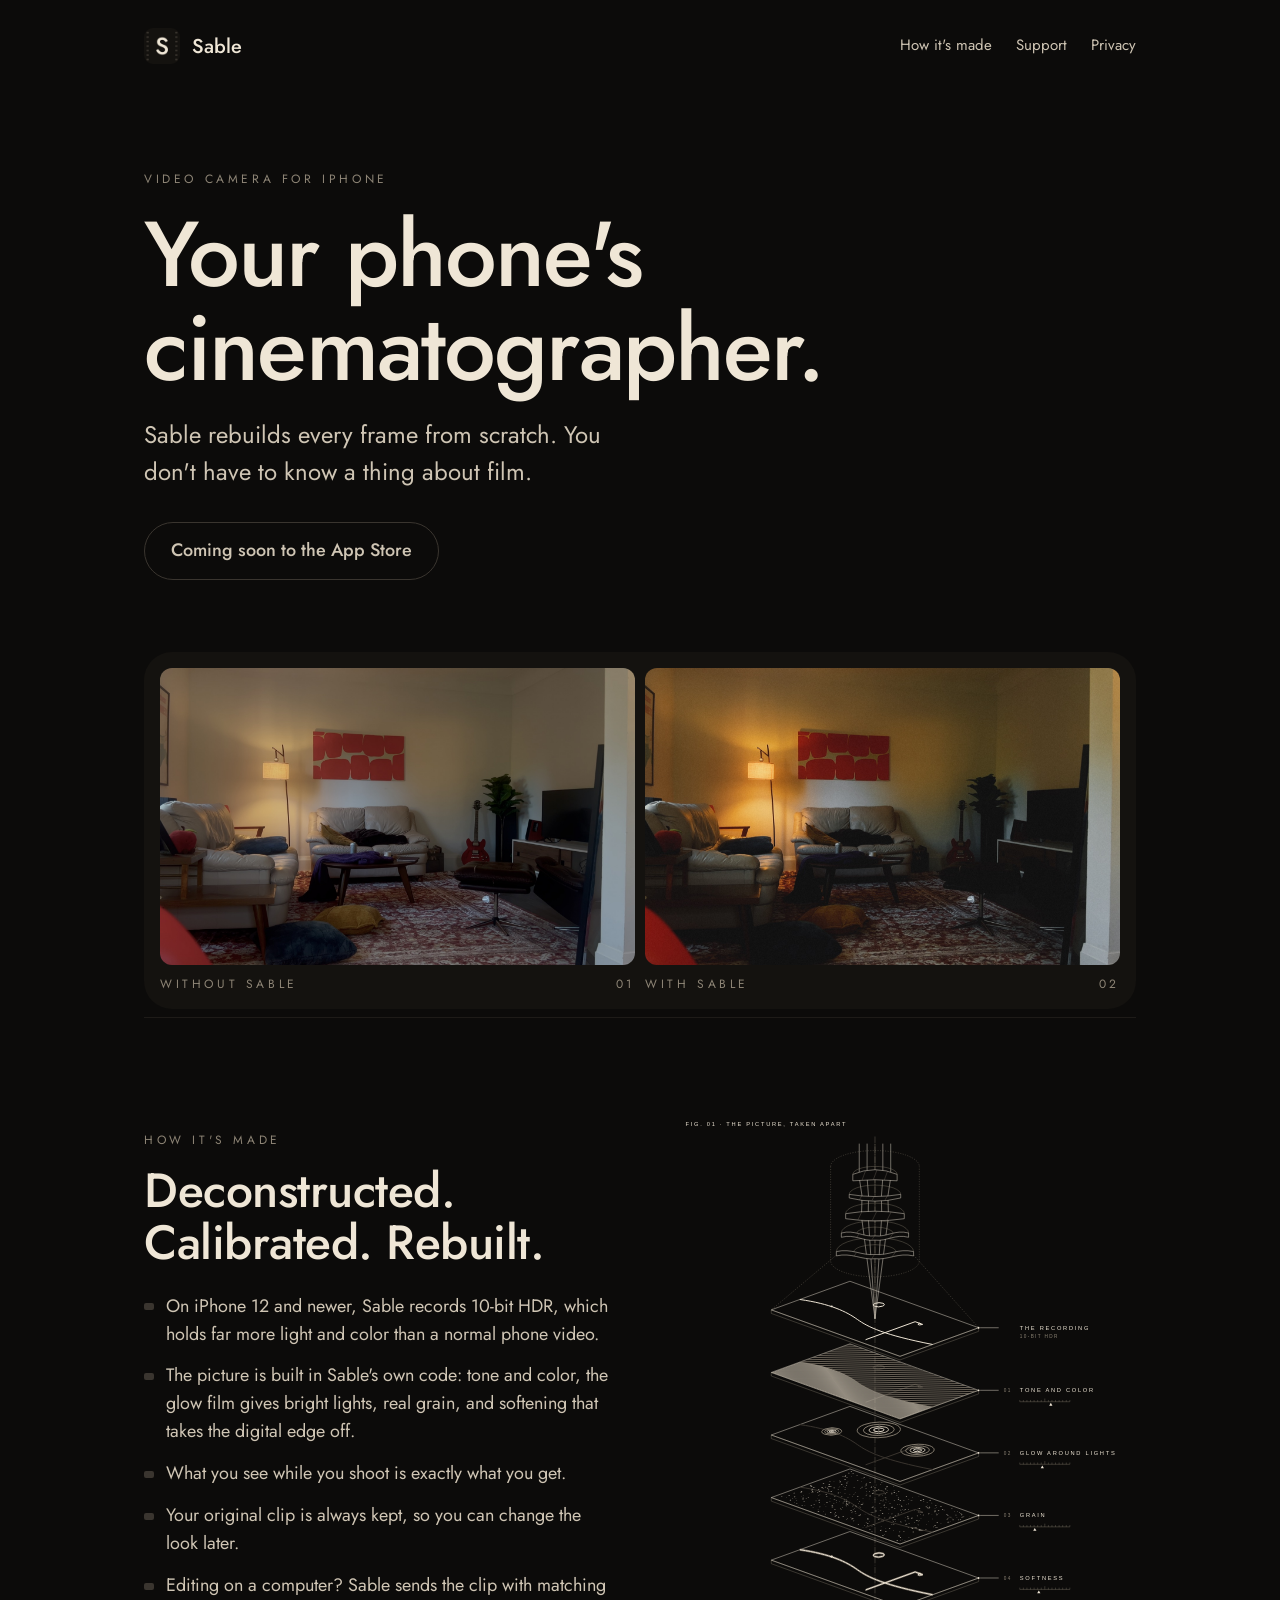
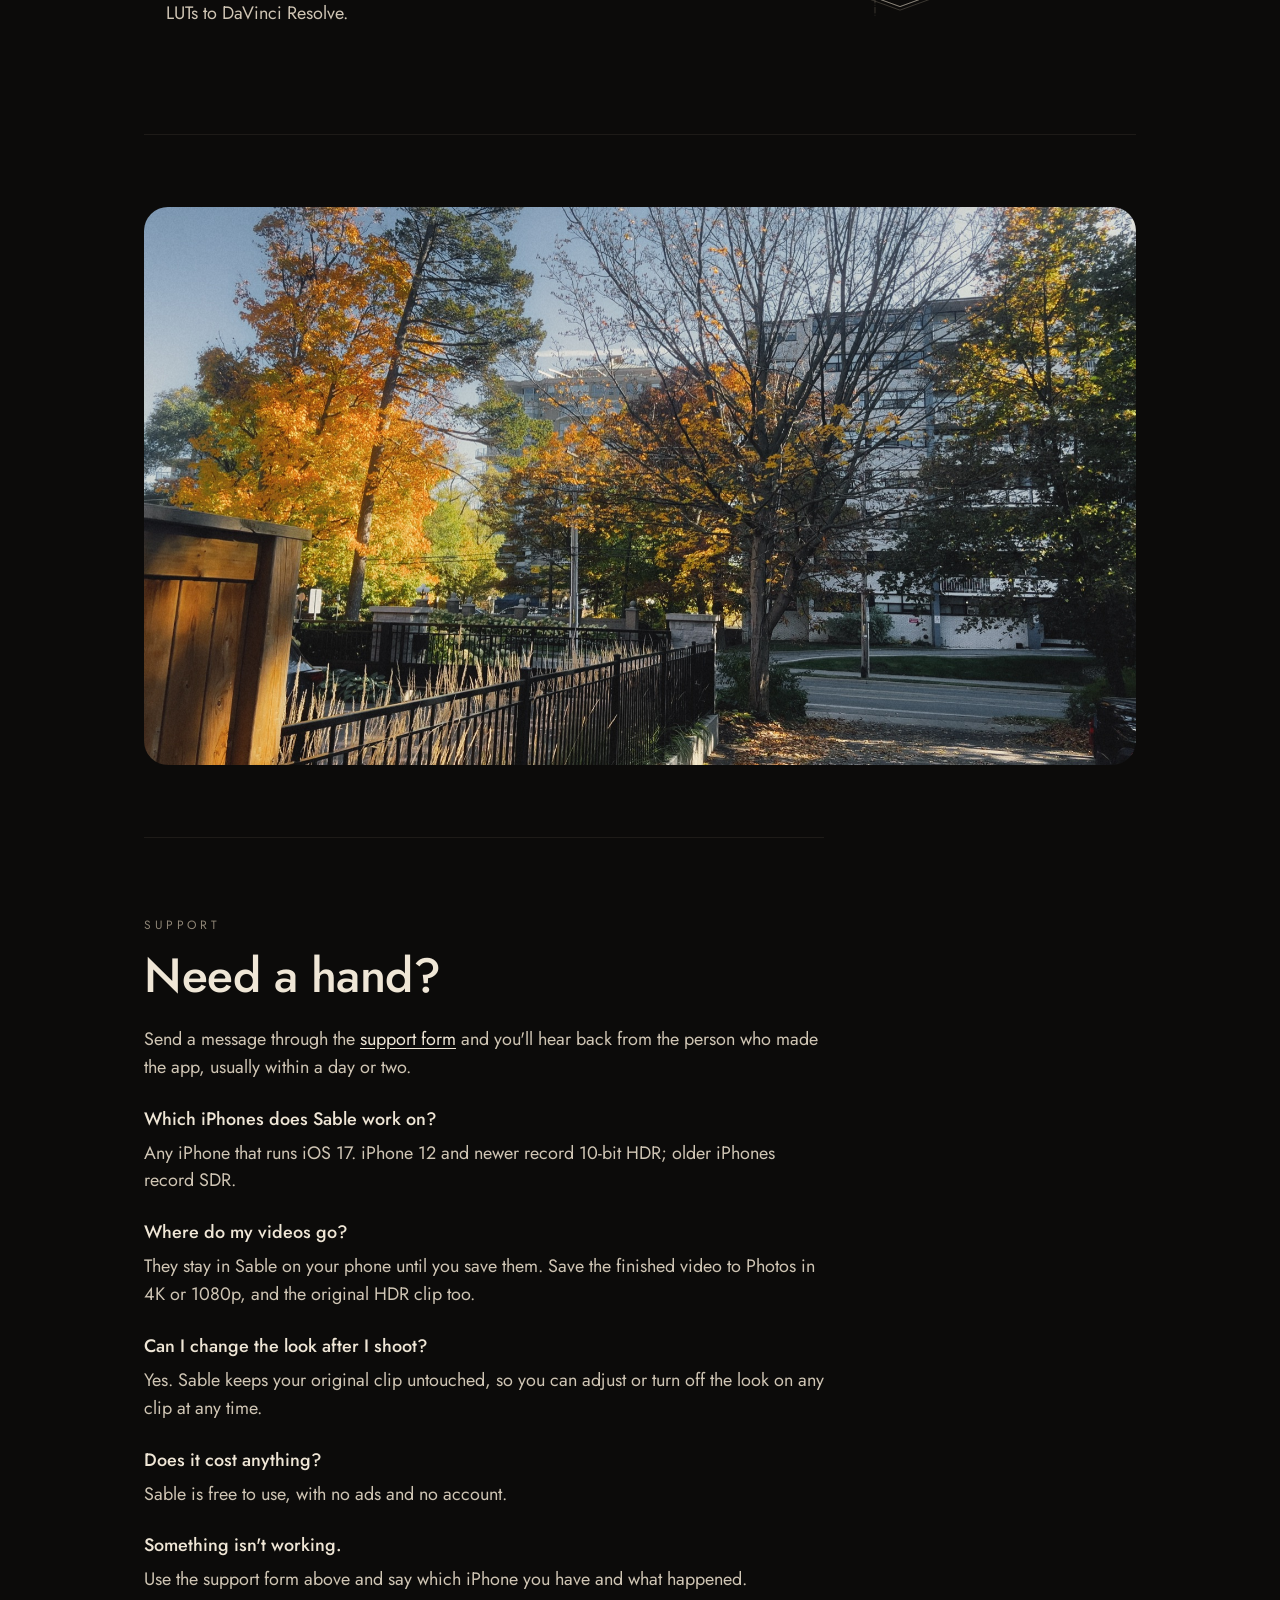
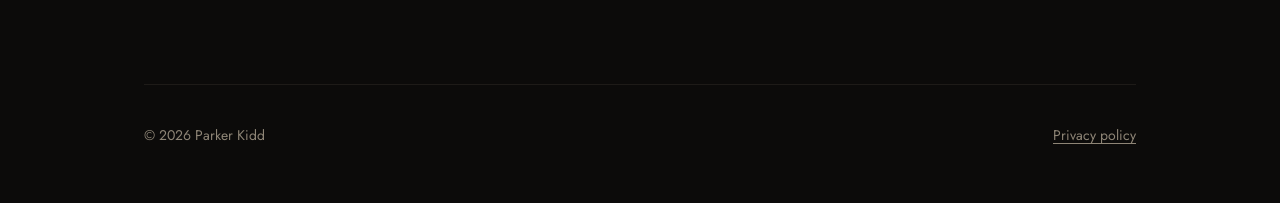
==== index.html @ 84740e08 "Sable website: home, support and privacy policy Co-Authored-By: Claude Opus 5.5 <noreply@anthropic.c" ====
<!doctype html>
<html lang="en">
<head>
<meta charset="utf-8">
<meta name="viewport" content="width=device-width, initial-scale=1">
<title>Sable: Film Camera</title>
<meta name="description" content="Sable is a free iPhone video camera that rebuilds every frame from scratch, so your videos look like a movie.">
<link rel="icon" href="assets/icon.png">
<link rel="apple-touch-icon" href="assets/icon.png">
<link rel="preconnect" href="https://fonts.googleapis.com">
<link href="https://fonts.googleapis.com/css2?family=Jost:wght@400;500&display=swap" rel="stylesheet">
<link rel="stylesheet" href="style.css">
</head>
<body>
<div class="wrap">
  <header class="top">
    <a class="brand" href="./"><img src="assets/icon.png" alt="">Sable</a>
    <nav><a class="wide-only" href="#how">How it's made</a><a href="#support">Support</a><a href="privacy.html">Privacy</a></nav>
  </header>

  <div class="hero">
    <span class="label">Video camera for iPhone</span>
    <h1>Your phone's<br>cinematographer.</h1>
    <p>Sable rebuilds every frame from scratch. You don't have to know a thing about film.</p>
    <!-- APP_STORE_URL: once the app is released, replace the span below with
         <a class="store" href="https://apps.apple.com/app/idAPP_ID">Free on the App Store</a>
         (APP_ID is the Apple ID number in App Store Connect → App Information). -->
    <span class="store soon">Coming soon to the App Store</span>
  </div>

  <div class="ba">
    <figure><img src="assets/134129_plain.jpg" alt="A living room at night, filmed on iPhone without Sable"><figcaption><span class="label">Without Sable</span><span class="label">01</span></figcaption></figure>
    <figure><img src="assets/134129_look.jpg" alt="The same living room clip with Sable"><figcaption><span class="label">With Sable</span><span class="label">02</span></figcaption></figure>
  </div>

  <section id="how">
    <div class="craft">
      <div>
        <span class="label">How it's made</span>
        <h2>Deconstructed.<br>Calibrated. Rebuilt.</h2>
        <ul>
          <li>On iPhone 12 and newer, Sable records 10-bit HDR, which holds far more light and color than a normal phone video.</li>
          <li>The picture is built in Sable's own code: tone and color, the glow film gives bright lights, real grain, and softening that takes the digital edge off.</li>
          <li>What you see while you shoot is exactly what you get.</li>
          <li>Your original clip is always kept, so you can change the look later.</li>
          <li>Editing on a computer? Sable sends the clip with matching LUTs to DaVinci Resolve.</li>
        </ul>
      </div>
      <img src="assets/drawing.svg" alt="Line drawing: light passing through an iPhone lens, then the picture taken apart into layers for tone and color, glow, grain and softness">
    </div>
  </section>

  <section class="full">
    <img src="assets/141241_look.jpg" alt="Autumn trees on a street, filmed with Sable">
  </section>

  <section id="support" class="prose">
    <span class="label">Support</span>
    <h2>Need a hand?</h2>
    <!-- Support form: Google Form "Sable support" on Parker's personal Google account (link also in privacy.html) -->
    <p>Send a message through the <a href="https://docs.google.com/forms/d/e/1FAIpQLSeOOg8_yMogpqB74xgTyspV2iFHmPJdsQP5lNRLYMpPfBSTYw/viewform">support form</a> and you'll hear back from the person who made the app, usually within a day or two.</p>
    <dl class="faq">
      <dt>Which iPhones does Sable work on?</dt>
      <dd>Any iPhone that runs iOS 17. iPhone 12 and newer record 10-bit HDR; older iPhones record SDR.</dd>
      <dt>Where do my videos go?</dt>
      <dd>They stay in Sable on your phone until you save them. Save the finished video to Photos in 4K or 1080p, and the original HDR clip too.</dd>
      <dt>Can I change the look after I shoot?</dt>
      <dd>Yes. Sable keeps your original clip untouched, so you can adjust or turn off the look on any clip at any time.</dd>
      <dt>Does it cost anything?</dt>
      <dd>Sable is free to use, with no ads and no account.</dd>
      <dt>Something isn't working.</dt>
      <dd>Use the support form above and say which iPhone you have and what happened.</dd>
    </dl>
  </section>

  <footer>
    <span>© 2026 Parker Kidd</span>
    <span><a href="privacy.html">Privacy policy</a></span>
  </footer>
</div>
</body>
</html>
---- style.css ----
:root {
  --black: #0C0B0A;
  --cream: #EFE6D6;
  --cream-soft: #CFC5B4;
  --muted: #8E8576;
  --rail: #3A352F;
  --paper: #EEE8DC;
  --ink: #17130F;
}
* { box-sizing: border-box; }
html, body { margin: 0; }
body {
  background: var(--black);
  color: var(--cream);
  font-family: Jost, -apple-system, system-ui, sans-serif;
  font-size: 18px;
  line-height: 1.55;
  -webkit-font-smoothing: antialiased;
}
a { color: var(--cream); text-underline-offset: 3px; }
a:hover { color: var(--cream-soft); }
.wrap { max-width: 1040px; margin: 0 auto; padding: 0 24px; }
.label { font-size: 12px; letter-spacing: .3em; text-transform: uppercase; color: var(--muted); }
header.top { display: flex; align-items: center; justify-content: space-between; flex-wrap: wrap; gap: 12px; padding: 28px 0; }
header.top .brand { display: flex; align-items: center; gap: 12px; text-decoration: none; font-weight: 500; font-size: 20px; }
header.top .brand img { width: 36px; height: 36px; border-radius: 9px; }
header.top nav { display: flex; gap: 24px; font-size: 15px; }
header.top nav a { color: var(--cream-soft); text-decoration: none; }
.rails { display: flex; justify-content: space-between; gap: 6px; }
.rails span { width: 14px; height: 10px; border-radius: 2px; background: var(--rail); flex-shrink: 0; }
.hero { padding: 72px 0 48px; }
.hero h1 { font-weight: 500; font-size: clamp(44px, 8vw, 92px); line-height: 1.02; letter-spacing: -0.02em; margin: 16px 0 20px; }
.hero p { font-size: clamp(19px, 2.4vw, 24px); color: var(--cream-soft); max-width: 34ch; margin: 0 0 32px; }
.store { display: inline-block; padding: 14px 26px; border: 1px solid var(--cream); border-radius: 999px; text-decoration: none; font-weight: 500; }
.store.soon { border-color: var(--rail); color: var(--cream-soft); }
.ba { display: grid; grid-template-columns: 1fr 1fr; gap: 10px; padding: 16px; background: #14120F; border-radius: 28px; margin: 24px 0 8px; }
.ba figure, .craft > * { min-width: 0; }
.ba figure { margin: 0; display: flex; flex-direction: column; gap: 10px; }
.ba img { width: 100%; aspect-ratio: 16 / 10; object-fit: cover; border-radius: 12px; display: block; }
.ba figcaption { display: flex; justify-content: space-between; }
section { padding: 72px 0; border-top: 1px solid #1E1B18; }
section h2 { font-weight: 500; font-size: clamp(30px, 4.5vw, 48px); line-height: 1.08; letter-spacing: -0.01em; margin: 12px 0 24px; }
.craft { display: grid; grid-template-columns: 1fr 1fr; gap: 48px; align-items: center; }
.craft img { width: 100%; display: block; }
.craft ul { list-style: none; padding: 0; margin: 0; display: flex; flex-direction: column; gap: 14px; color: var(--cream-soft); }
.craft li { padding-left: 22px; position: relative; }
.craft li::before { content: ""; position: absolute; left: 0; top: .6em; width: 10px; height: 7px; border-radius: 2px; background: var(--rail); }
.full img { width: 100%; border-radius: 24px; display: block; }
.prose { max-width: 680px; color: var(--cream-soft); }
.prose h2 { color: var(--cream); }
.prose h3 { color: var(--cream); font-weight: 500; font-size: 22px; margin: 36px 0 8px; }
.faq dt { color: var(--cream); font-weight: 500; margin-top: 24px; }
.faq dd { margin: 6px 0 0; }
footer { padding: 40px 0 56px; border-top: 1px solid #1E1B18; display: flex; justify-content: space-between; flex-wrap: wrap; gap: 12px; color: var(--muted); font-size: 14px; }
footer a { color: var(--muted); }
@media (max-width: 720px) {
  .craft { grid-template-columns: 1fr; }
  .ba { grid-template-columns: 1fr; }
  header.top nav { gap: 16px; font-size: 14px; }
  header.top nav .wide-only { display: none; }
  section { padding: 56px 0; }
}
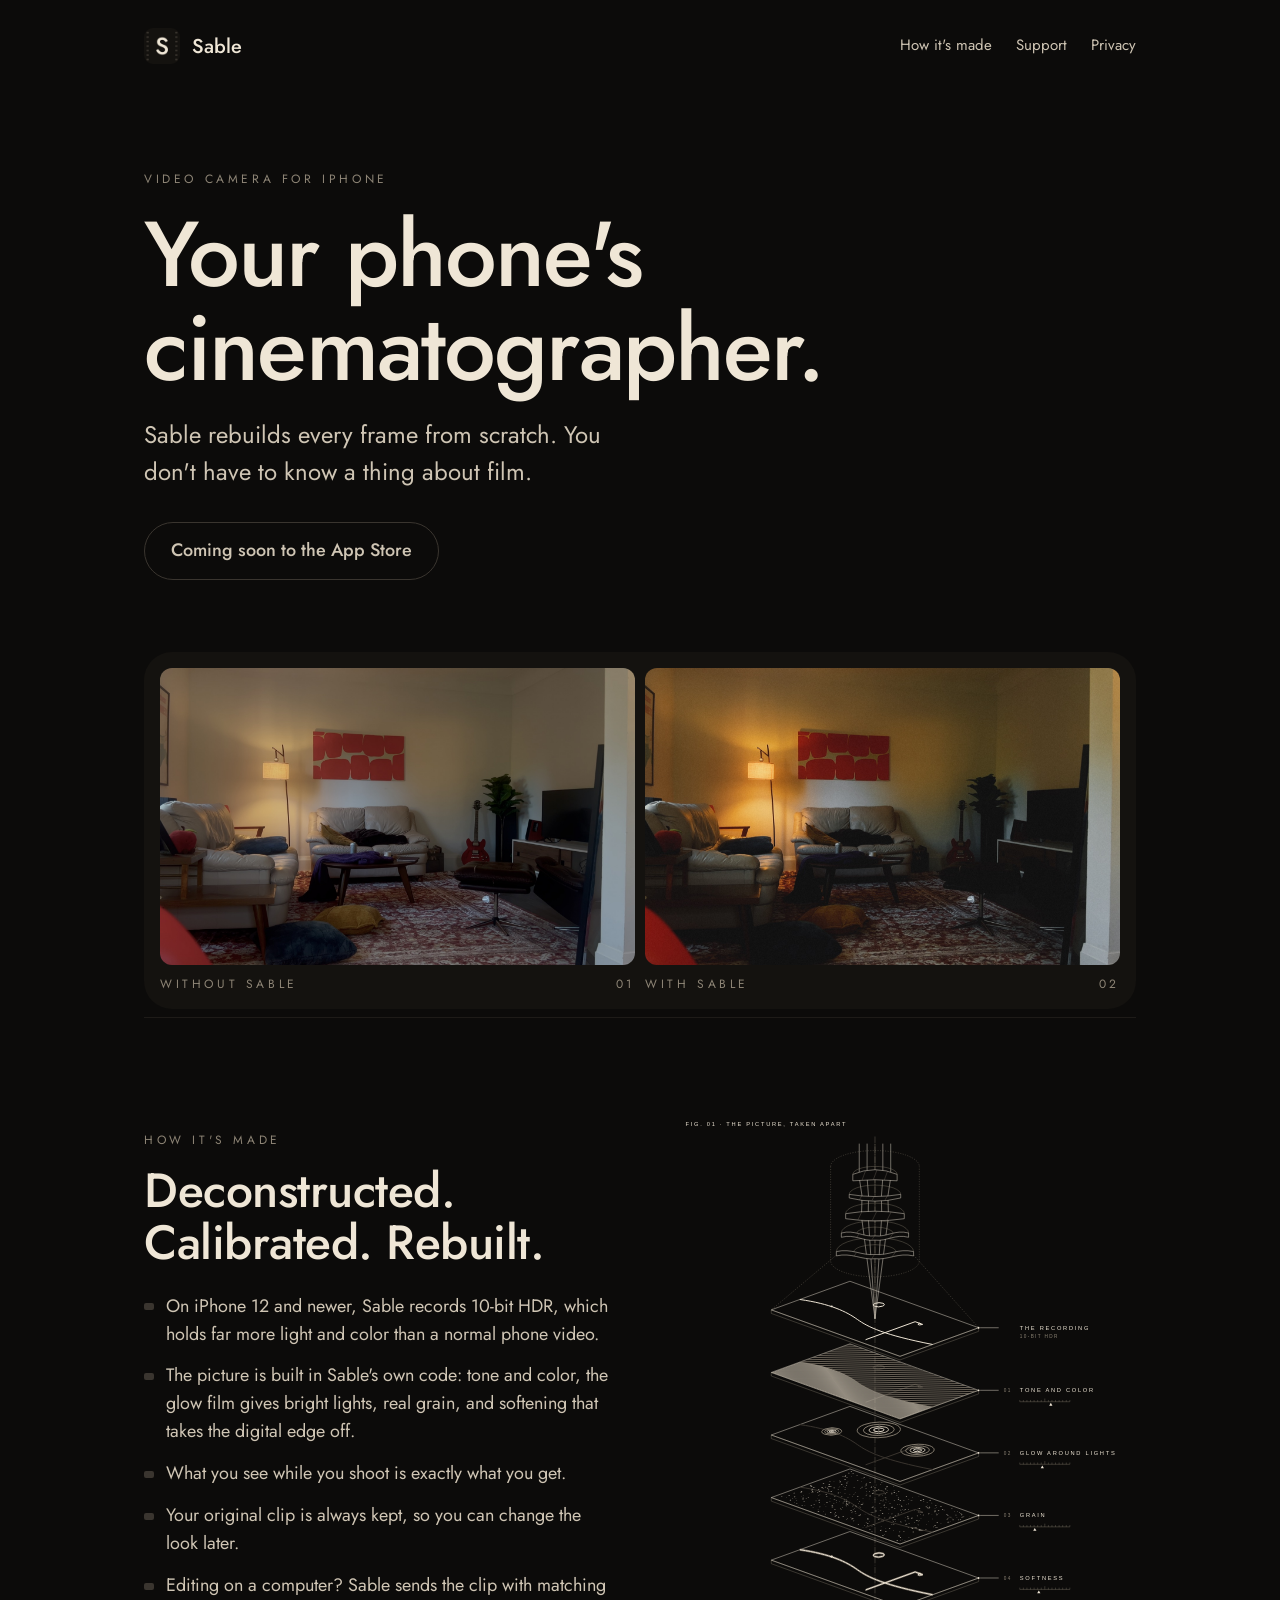
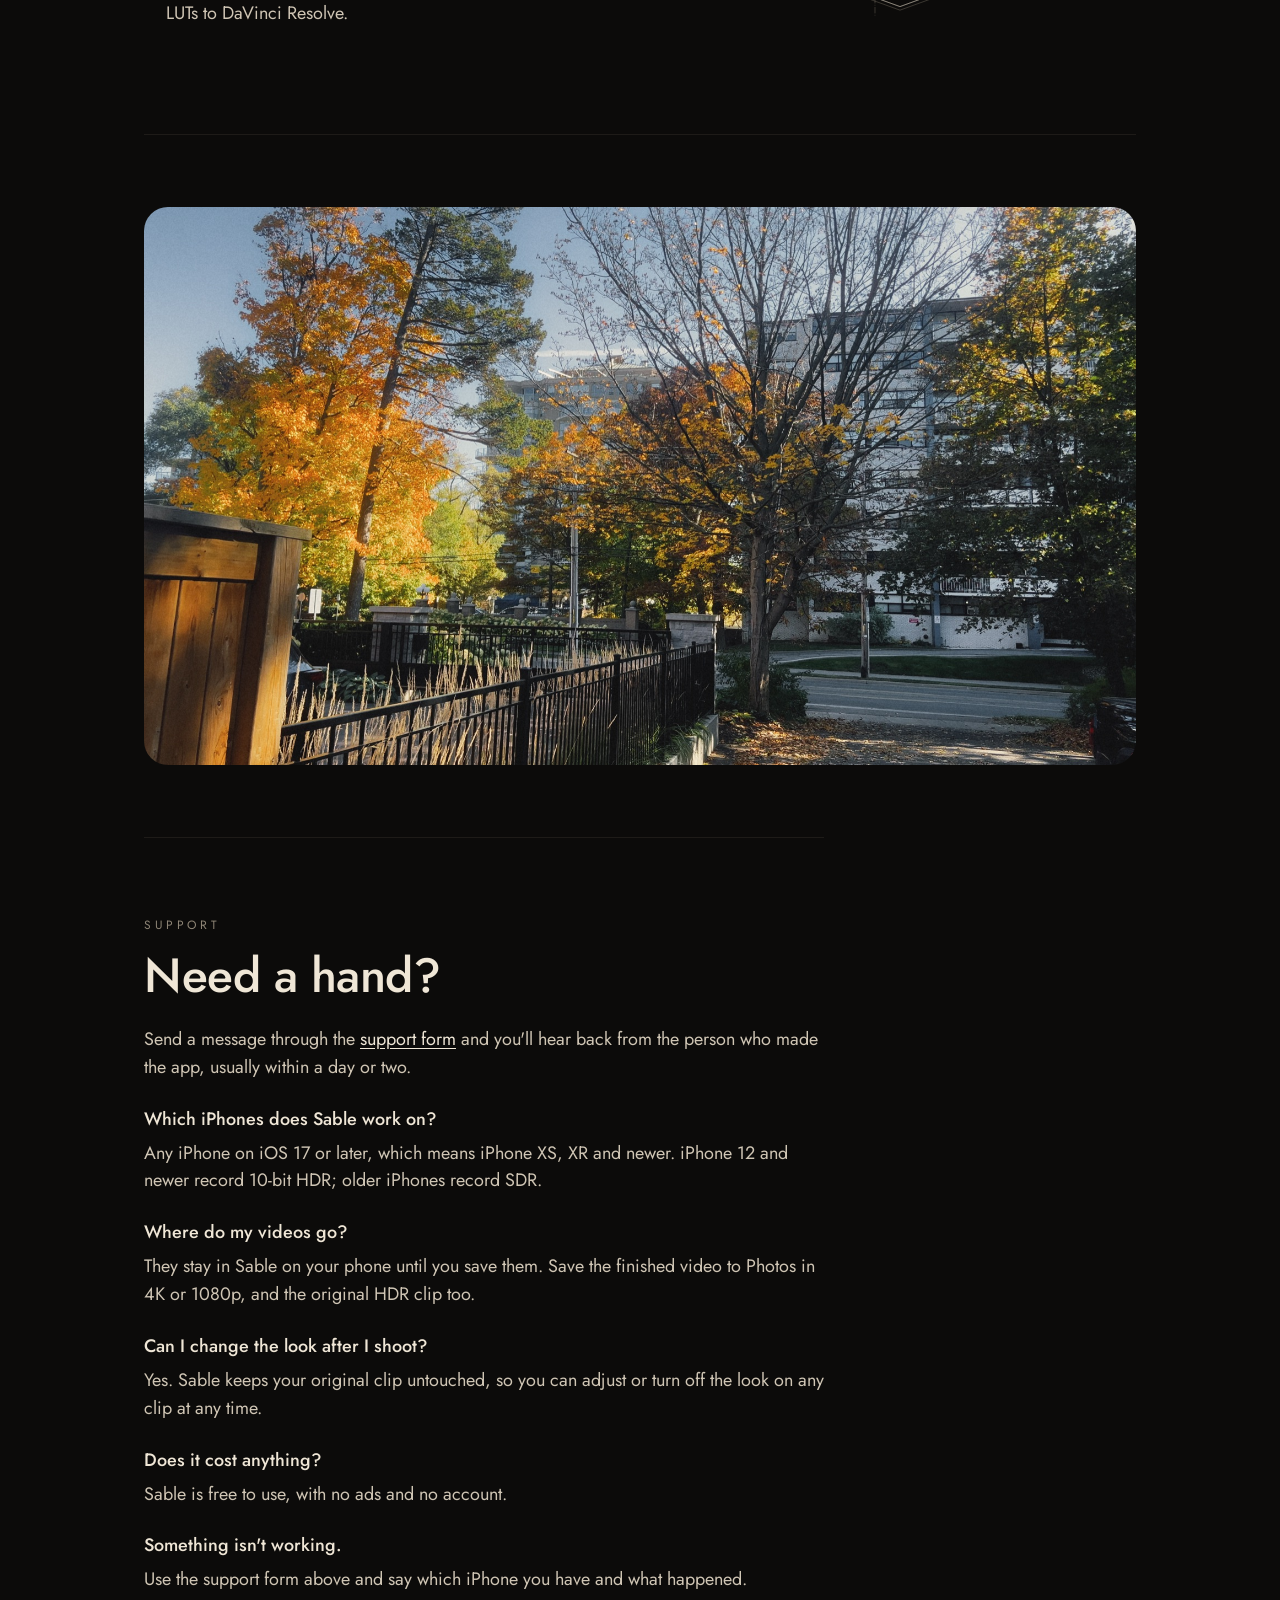
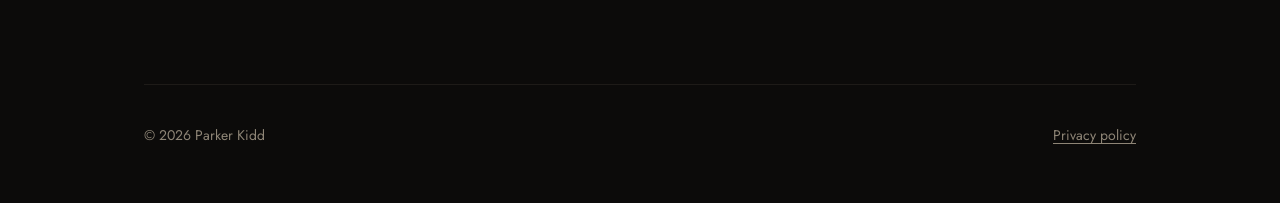
==== commit 1b408d74: "Say iOS 17 or later in the FAQ Co-Authored-By: Claude Opus 5.5 <noreply@anthropic.com>" ====
--- a/index.html
+++ b/index.html
@@ -61,7 +61,7 @@
     <p>Send a message through the <a href="https://docs.google.com/forms/d/e/1FAIpQLSeOOg8_yMogpqB74xgTyspV2iFHmPJdsQP5lNRLYMpPfBSTYw/viewform">support form</a> and you'll hear back from the person who made the app, usually within a day or two.</p>
     <dl class="faq">
       <dt>Which iPhones does Sable work on?</dt>
-      <dd>Any iPhone that runs iOS 17. iPhone 12 and newer record 10-bit HDR; older iPhones record SDR.</dd>
+      <dd>Any iPhone on iOS 17 or later, which means iPhone XS, XR and newer. iPhone 12 and newer record 10-bit HDR; older iPhones record SDR.</dd>
       <dt>Where do my videos go?</dt>
       <dd>They stay in Sable on your phone until you save them. Save the finished video to Photos in 4K or 1080p, and the original HDR clip too.</dd>
       <dt>Can I change the look after I shoot?</dt>
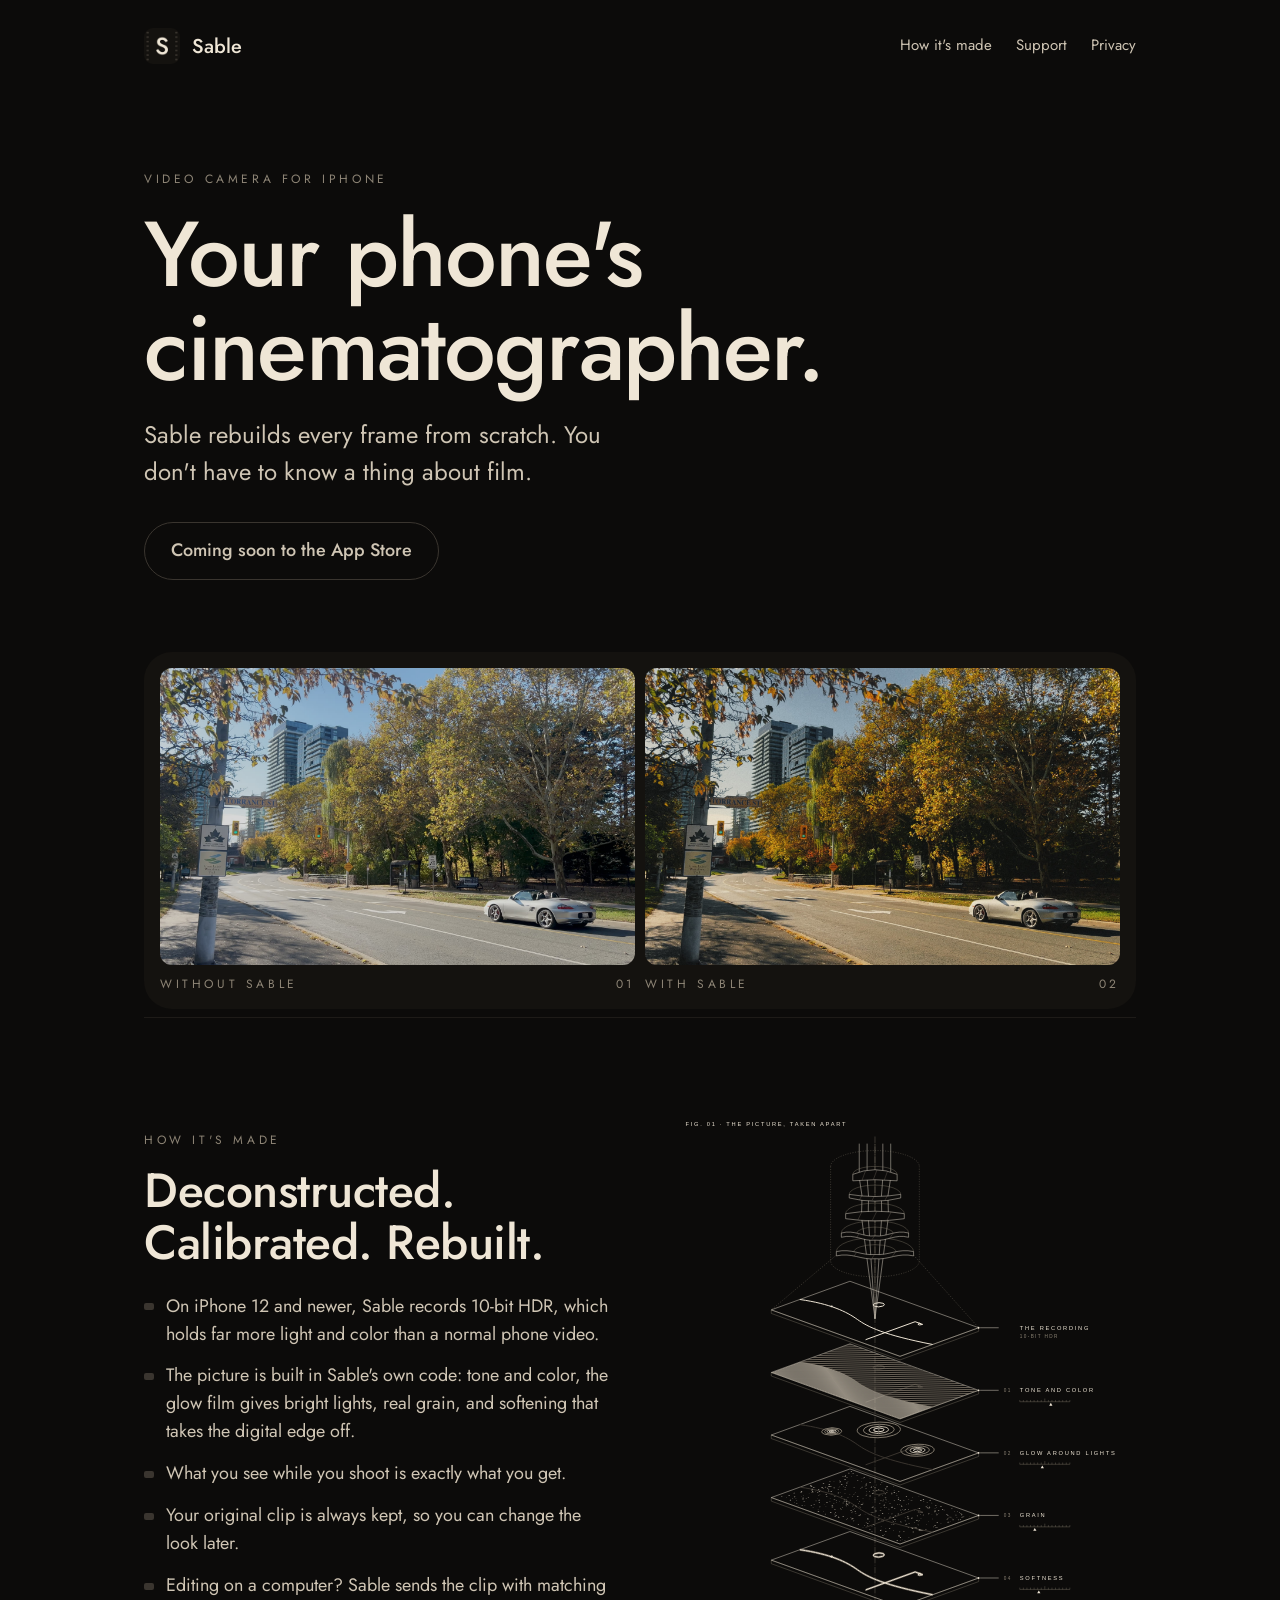
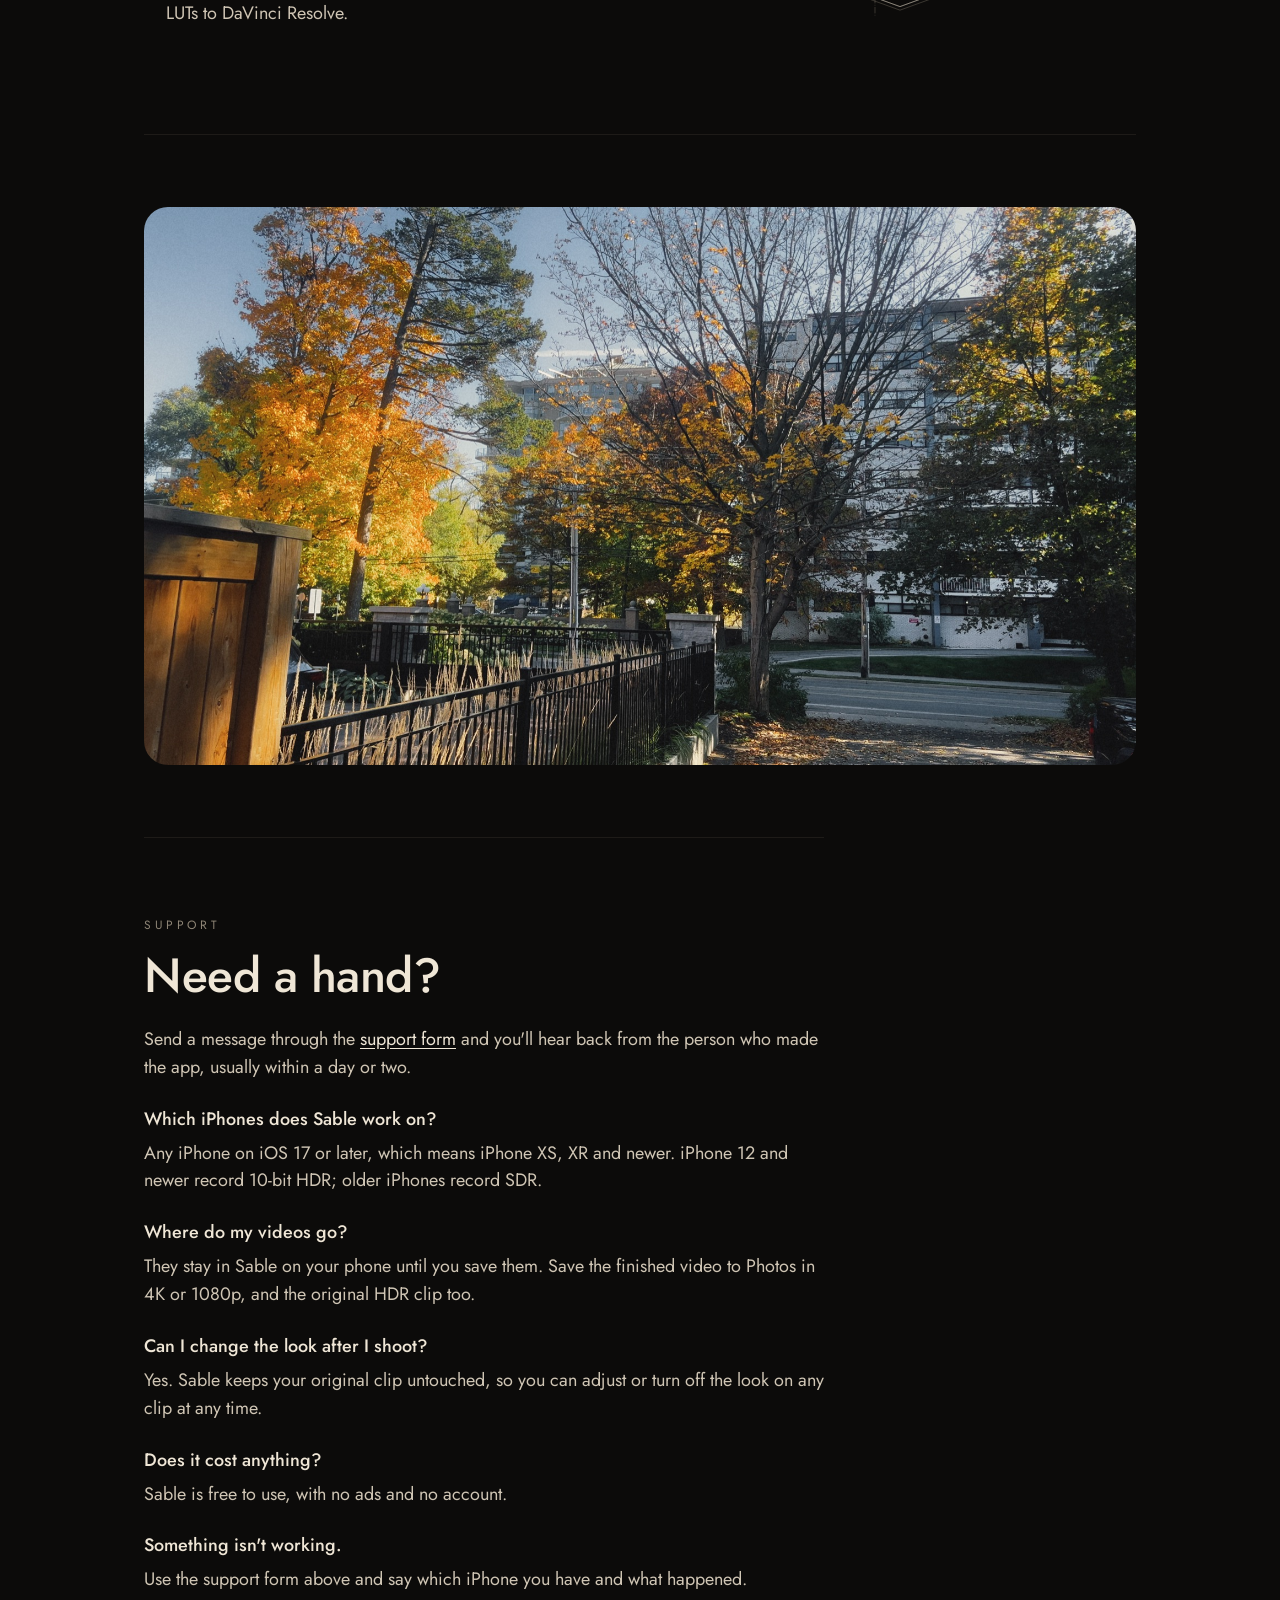
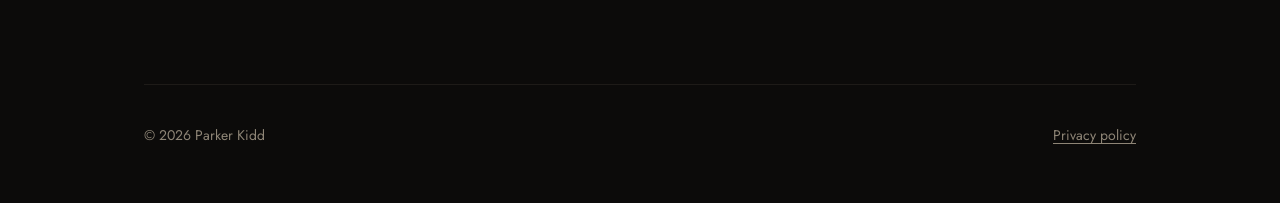
==== commit 90018ee0: "New before/after photos: autumn street Co-Authored-By: Claude Opus 5.5 <noreply@anthropic.com>" ====
--- a/index.html
+++ b/index.html
@@ -29,8 +29,8 @@
   </div>
 
   <div class="ba">
-    <figure><img src="assets/134129_plain.jpg" alt="A living room at night, filmed on iPhone without Sable"><figcaption><span class="label">Without Sable</span><span class="label">01</span></figcaption></figure>
-    <figure><img src="assets/134129_look.jpg" alt="The same living room clip with Sable"><figcaption><span class="label">With Sable</span><span class="label">02</span></figcaption></figure>
+    <figure><img src="assets/153150_plain.jpg" alt="A tree-lined street in autumn with a silver convertible, filmed on iPhone without Sable"><figcaption><span class="label">Without Sable</span><span class="label">01</span></figcaption></figure>
+    <figure><img src="assets/153150_look.jpg" alt="The same street clip with Sable"><figcaption><span class="label">With Sable</span><span class="label">02</span></figcaption></figure>
   </div>
 
   <section id="how">
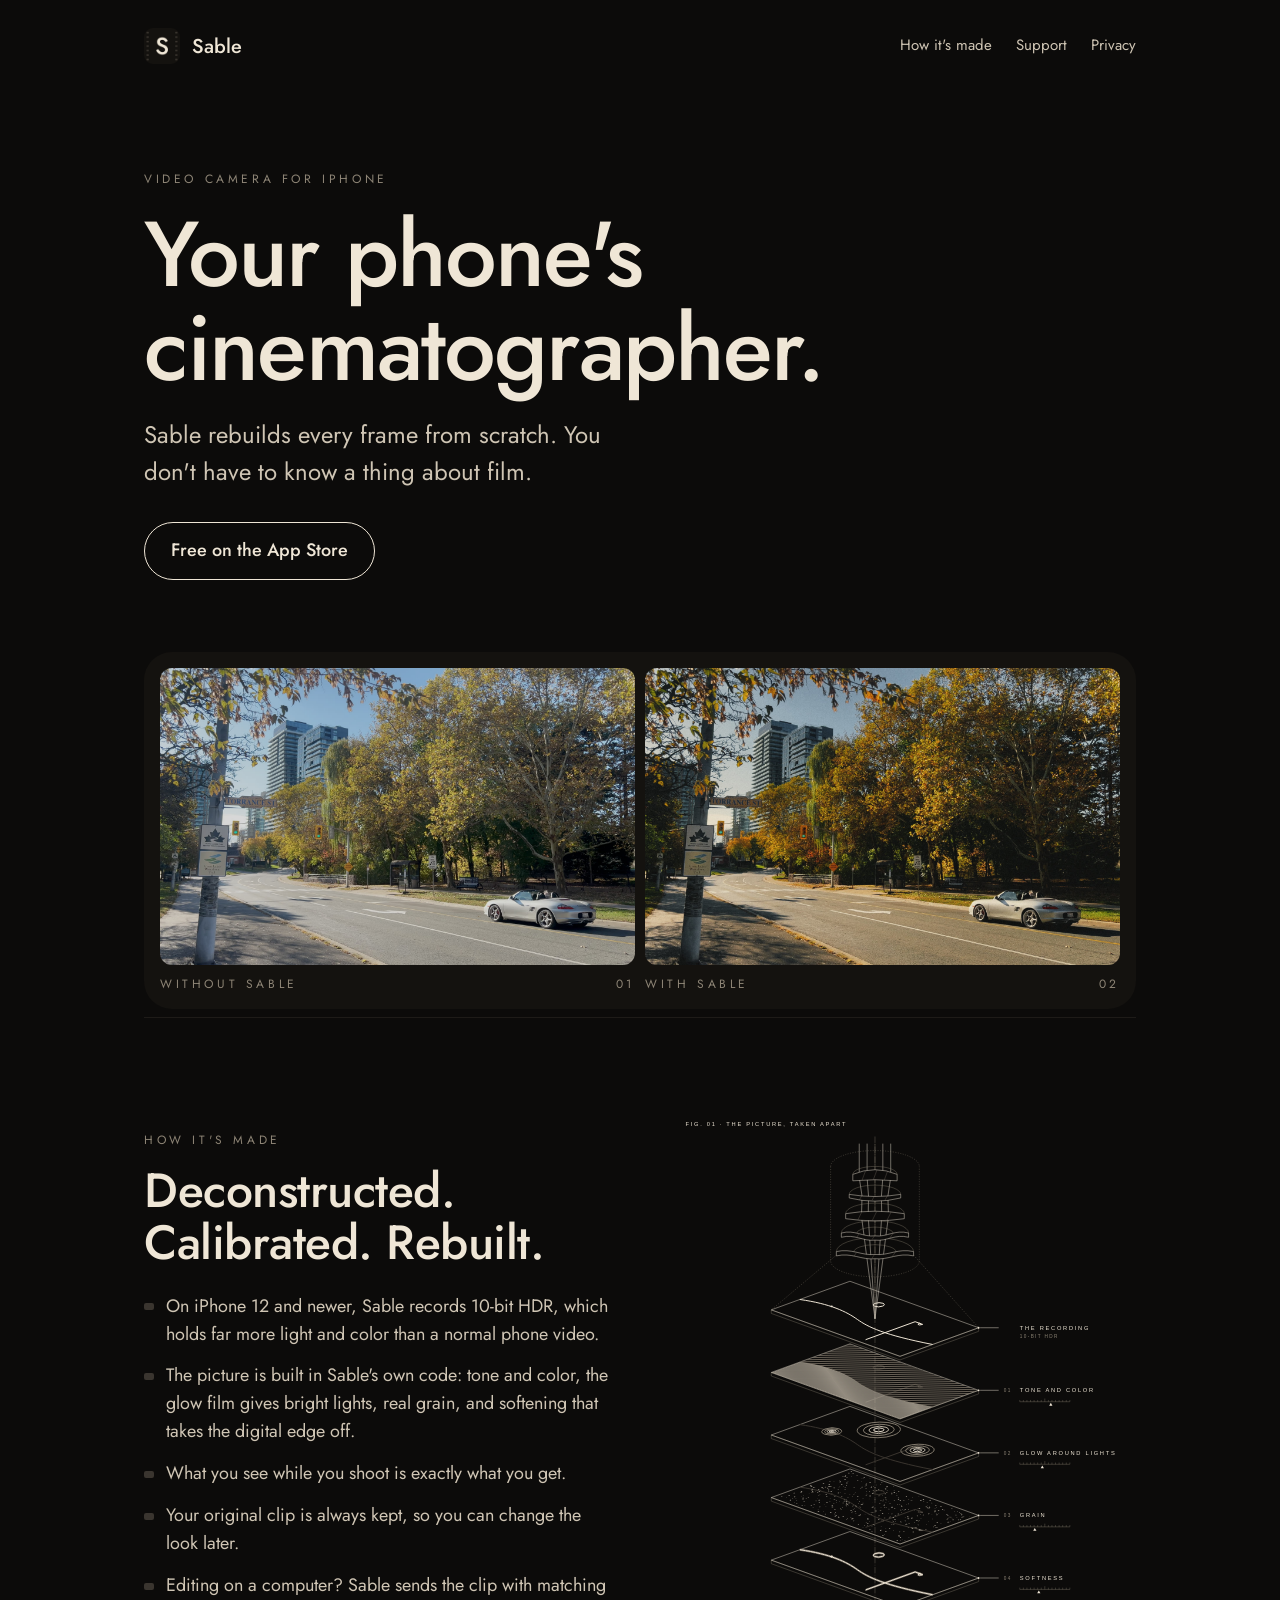
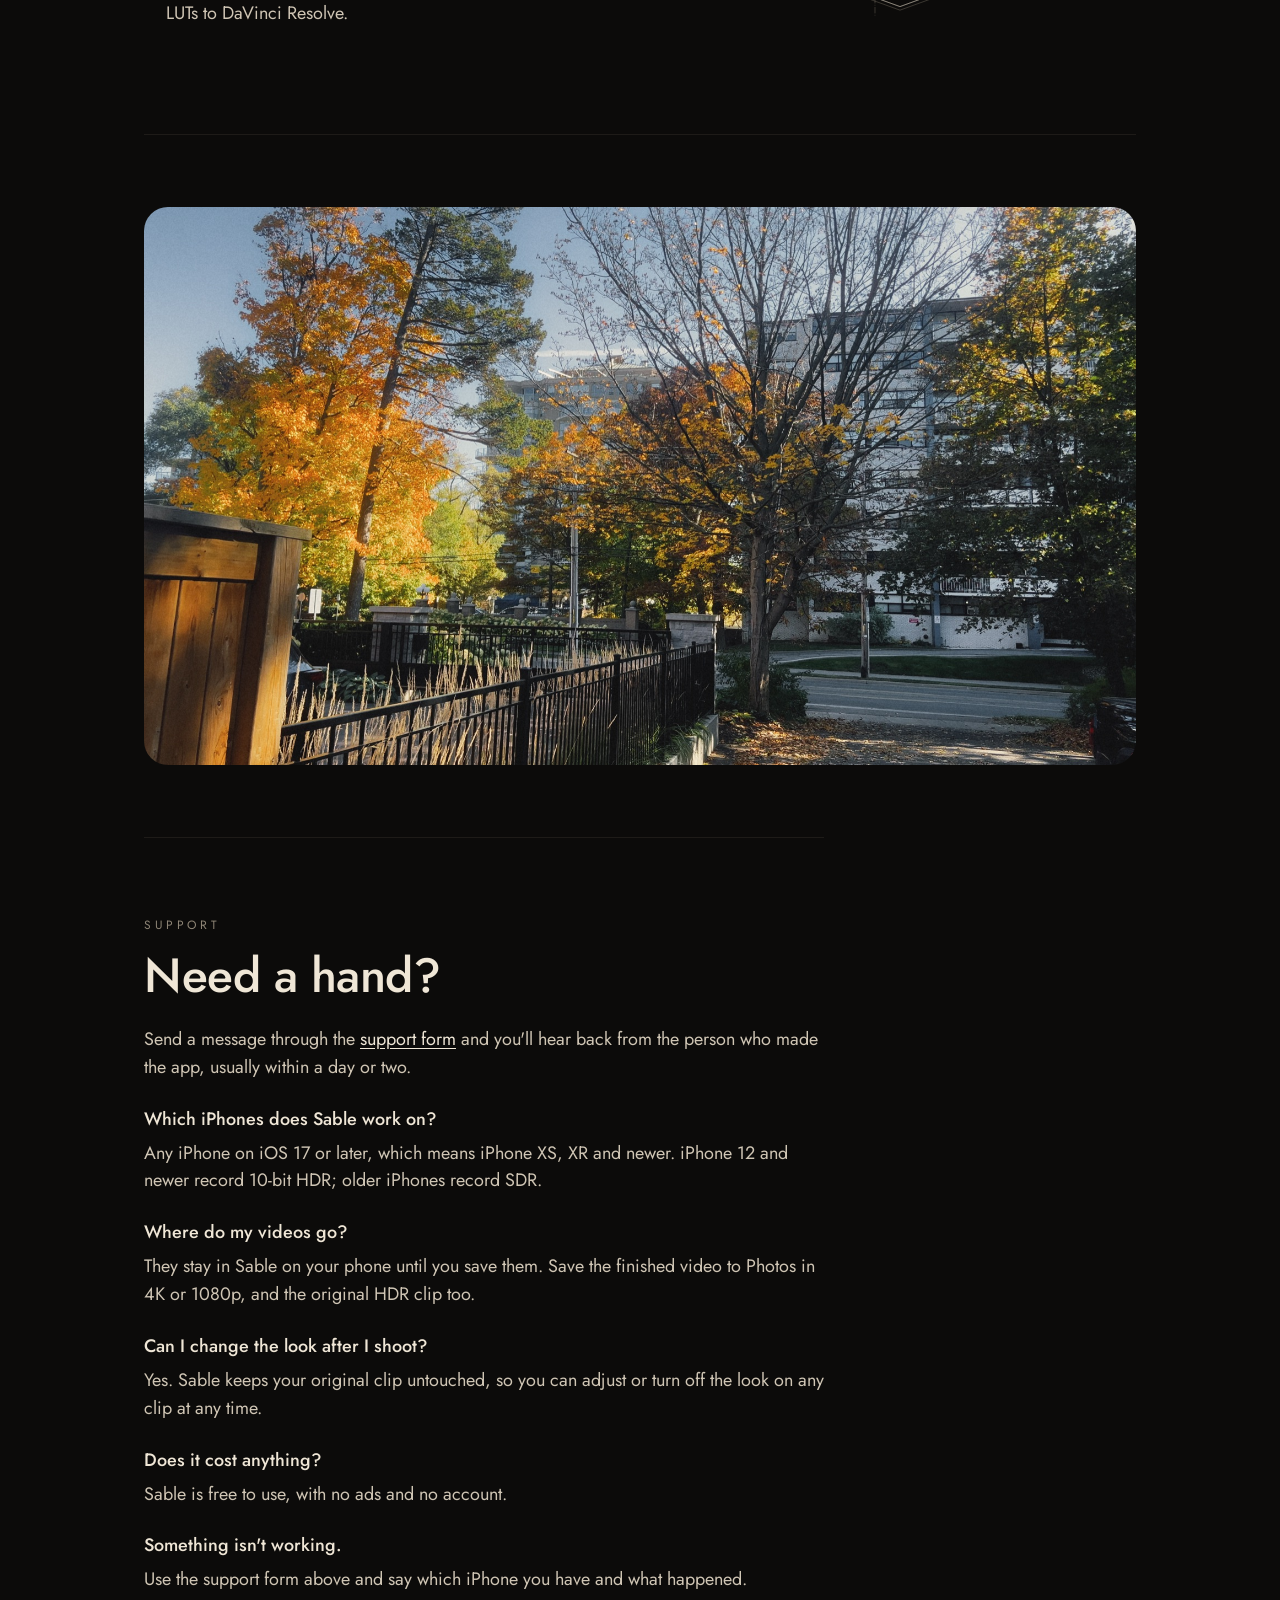
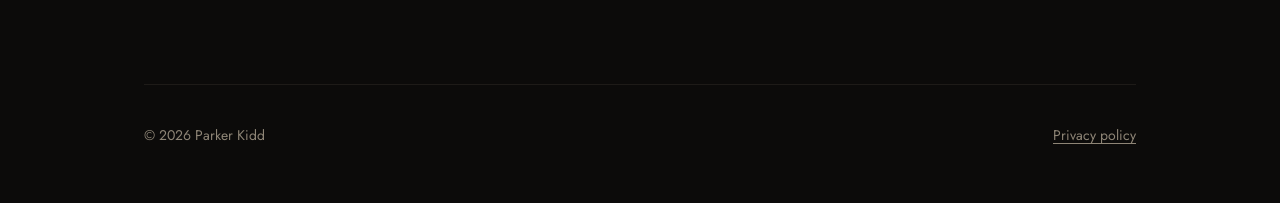
==== commit 45d1e5fe: "Sable is out: link to the App Store Co-Authored-By: Claude Opus 5.5 <noreply@anthropic.com>" ====
--- a/index.html
+++ b/index.html
@@ -22,10 +22,7 @@
     <span class="label">Video camera for iPhone</span>
     <h1>Your phone's<br>cinematographer.</h1>
     <p>Sable rebuilds every frame from scratch. You don't have to know a thing about film.</p>
-    <!-- APP_STORE_URL: once the app is released, replace the span below with
-         <a class="store" href="https://apps.apple.com/app/idAPP_ID">Free on the App Store</a>
-         (APP_ID is the Apple ID number in App Store Connect → App Information). -->
-    <span class="store soon">Coming soon to the App Store</span>
+    <a class="store" href="https://apps.apple.com/app/id6831417239">Free on the App Store</a>
   </div>
 
   <div class="ba">
